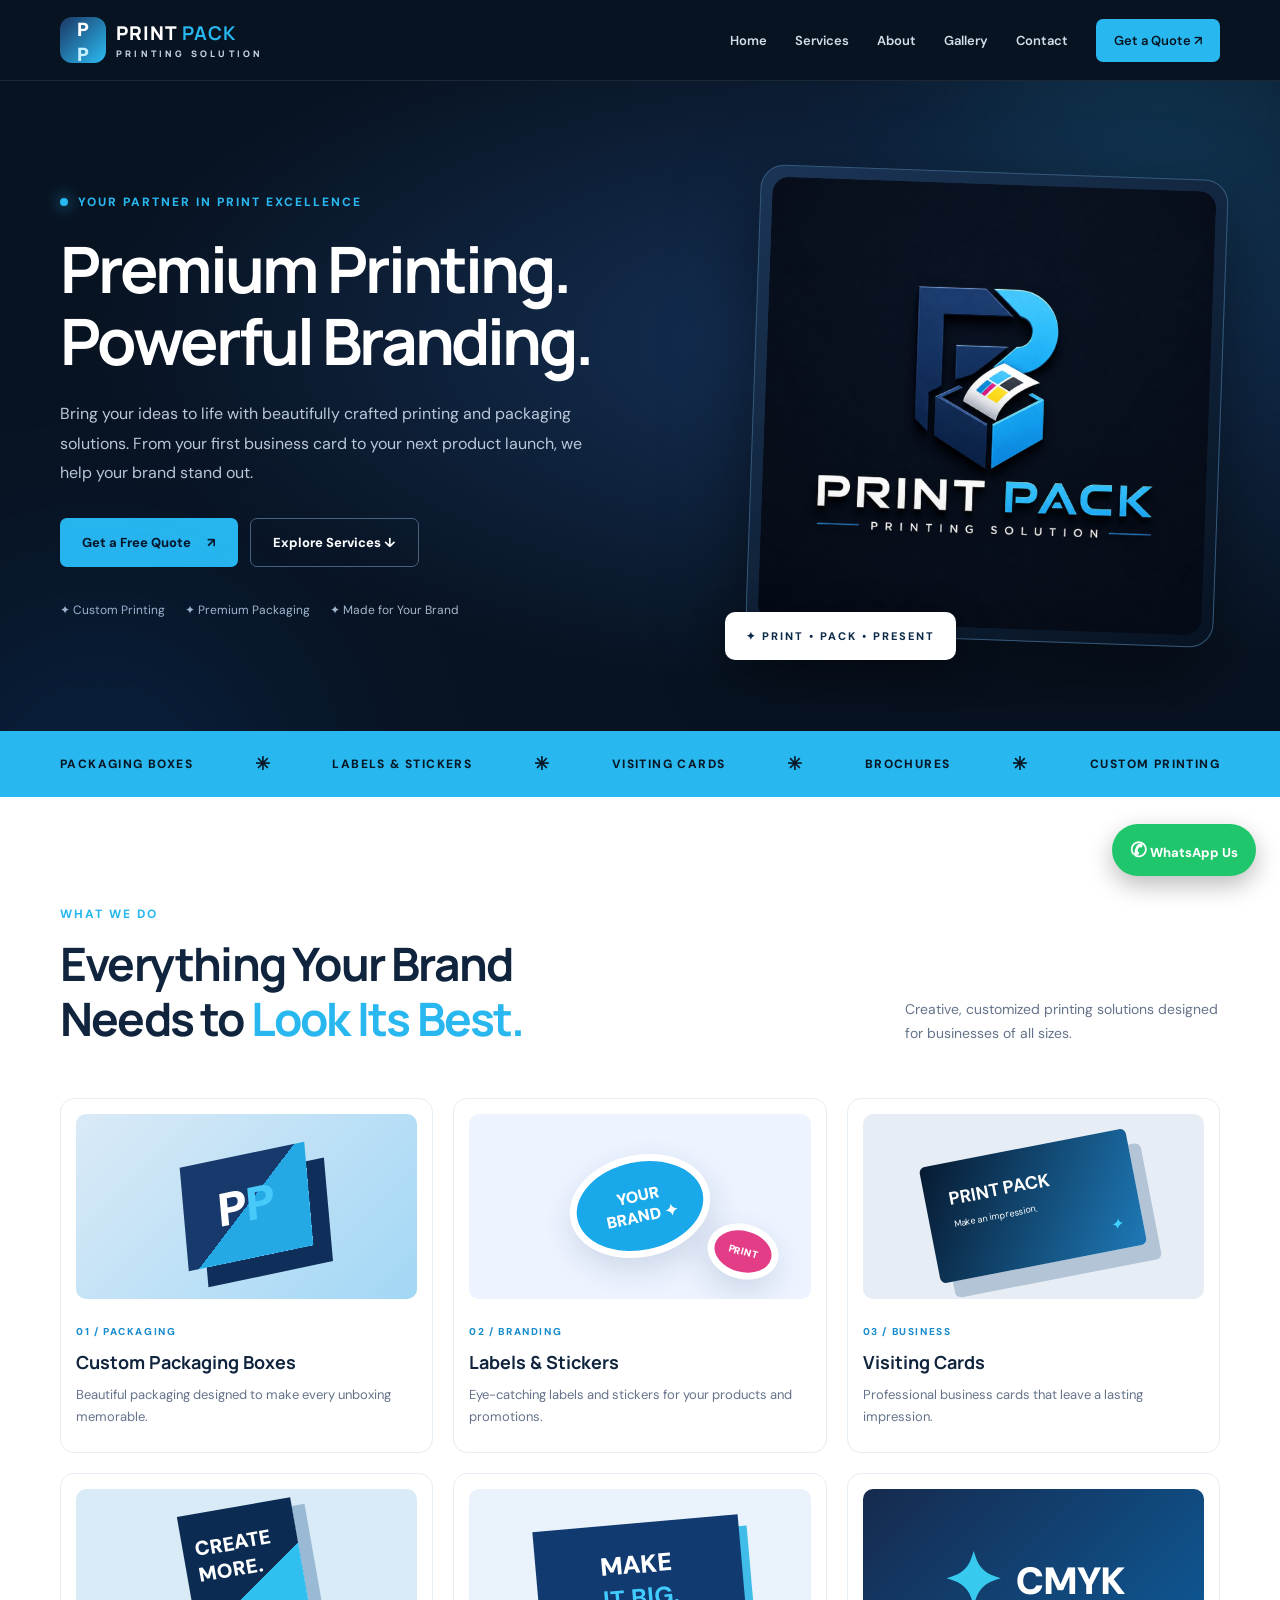
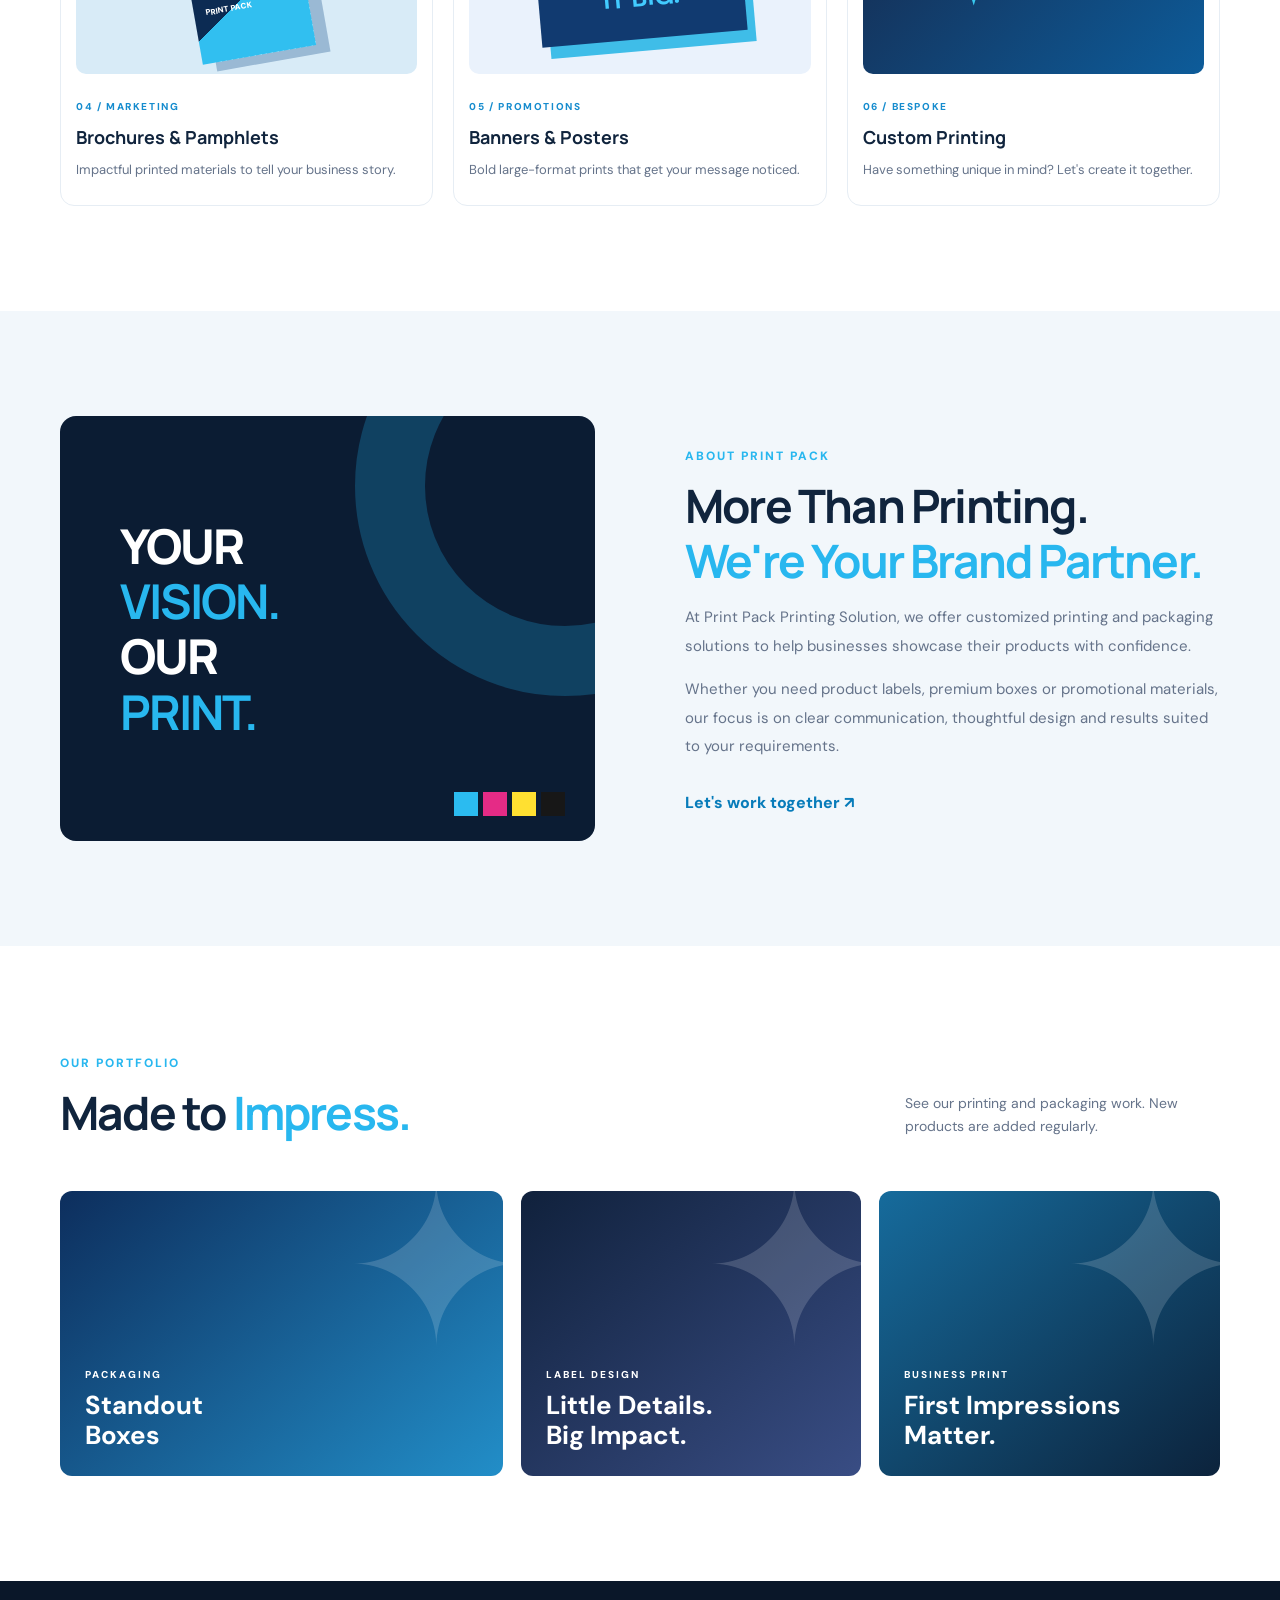
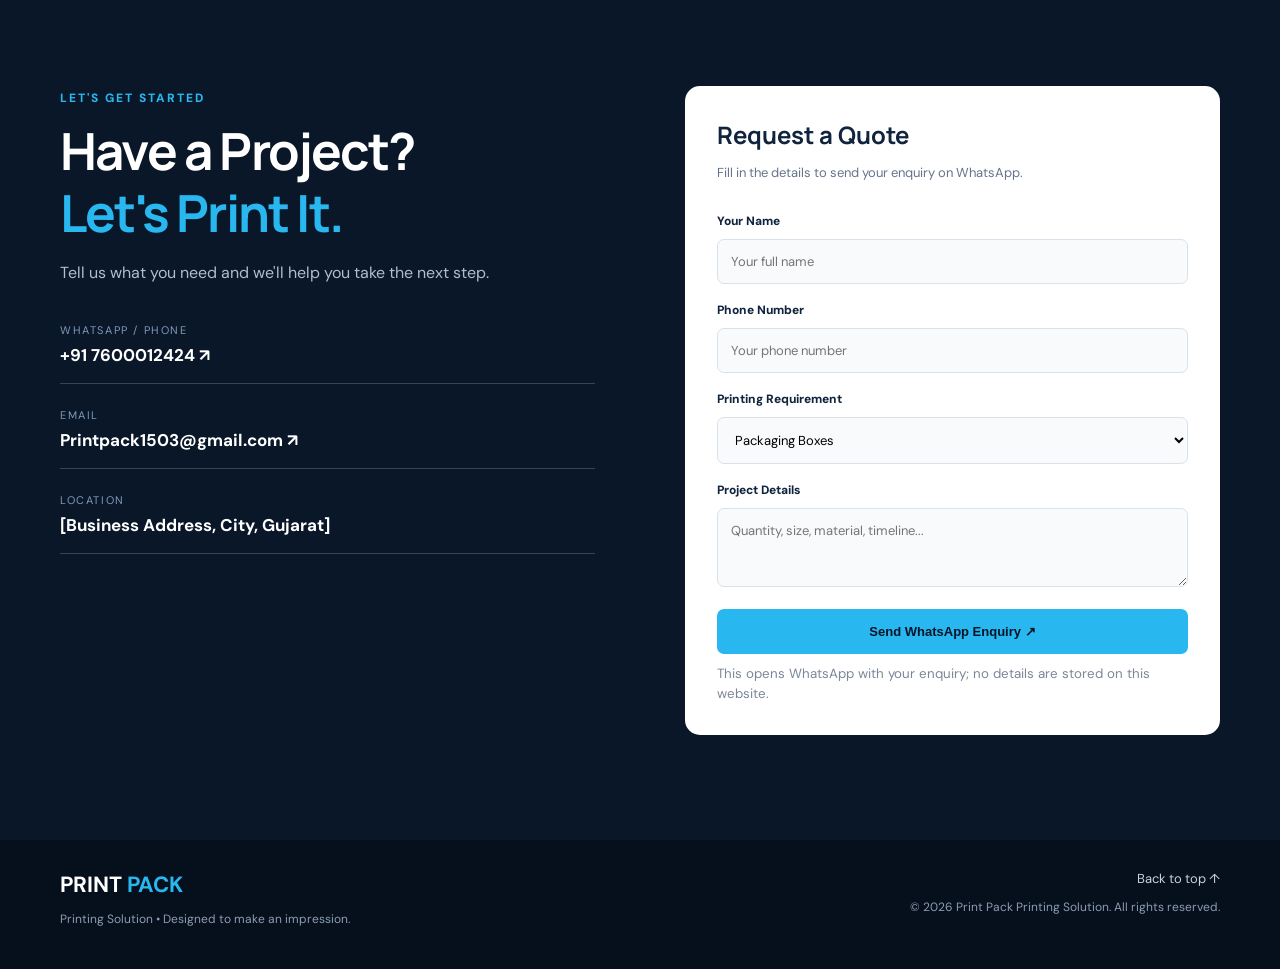
==== index.html @ 70957a0c "Add files via upload" ====
<!doctype html><html lang="en"><head><meta charset="UTF-8"><meta name="viewport" content="width=device-width, initial-scale=1"><meta name="description" content="Print Pack Printing Solution offers custom packaging boxes, product labels, stickers, visiting cards, brochures and more. Request a quote today."><meta name="theme-color" content="#081322"><title>Print Pack Printing Solution | Premium Printing & Packaging</title><link rel="stylesheet" href="style.css"></head><body>
<header class="header"><div class="container nav"><a class="brand" href="#home" aria-label="Print Pack home"><span class="brandmark">P<span>P</span></span><span class="brandtext">PRINT <b>PACK</b><small>PRINTING SOLUTION</small></span></a><button class="menu-toggle" aria-label="Toggle menu" aria-expanded="false">☰</button><nav id="navigation"><a href="#home">Home</a><a href="#services">Services</a><a href="#about">About</a><a href="#gallery">Gallery</a><a href="#contact">Contact</a><a class="nav-cta" href="https://wa.me/917600012424?text=Hello%20Print%20Pack%2C%20I%20would%20like%20a%20printing%20quotation." target="_blank" rel="noopener">Get a Quote ↗</a></nav></div></header>
<main><section class="hero" id="home"><div class="glow glow1"></div><div class="glow glow2"></div><div class="container hero-grid"><div class="hero-copy"><div class="eyebrow"><span class="dot"></span> YOUR PARTNER IN PRINT EXCELLENCE</div><h1>Premium Printing.<br><em>Powerful</em> Branding.</h1><p>Bring your ideas to life with beautifully crafted printing and packaging solutions. From your first business card to your next product launch, we help your brand stand out.</p><div class="hero-actions"><a class="btn primary" href="https://wa.me/917600012424?text=Hello%20Print%20Pack%2C%20I%20need%20a%20quotation." target="_blank" rel="noopener">Get a Free Quote <span>↗</span></a><a class="btn ghost" href="#services">Explore Services ↓</a></div><div class="hero-points"><span>✦ Custom Printing</span><span>✦ Premium Packaging</span><span>✦ Made for Your Brand</span></div></div><div class="hero-visual"><div class="visual-border"><img src="assets/printpack-logo.jpg" alt="Original Print Pack Printing Solution logo"></div><div class="float-note">✦ PRINT • PACK • PRESENT</div></div></div></section>
<section class="ticker" aria-label="Our offerings"><div class="container">PACKAGING BOXES <span>✳</span> LABELS & STICKERS <span>✳</span> VISITING CARDS <span>✳</span> BROCHURES <span>✳</span> CUSTOM PRINTING</div></section>
<section class="section services" id="services"><div class="container"><div class="section-head"><div><span class="kicker">WHAT WE DO</span><h2>Everything Your Brand<br>Needs to <em>Look Its Best.</em></h2></div><p>Creative, customized printing solutions designed for businesses of all sizes.</p></div><div class="service-grid"><article class="service-card"><div class="service-art box-art"><div class="cube">P<span>P</span></div></div><span class="service-no">01 / PACKAGING</span><h3>Custom Packaging Boxes</h3><p>Beautiful packaging designed to make every unboxing memorable.</p></article><article class="service-card"><div class="service-art sticker-art"><span class="sticker">YOUR<br>BRAND ✦</span><span class="sticker mini">PRINT</span></div><span class="service-no">02 / BRANDING</span><h3>Labels & Stickers</h3><p>Eye-catching labels and stickers for your products and promotions.</p></article><article class="service-card"><div class="service-art card-art"><div class="business-card"><strong>PRINT PACK</strong><small>Make an impression.</small><i>✦</i></div></div><span class="service-no">03 / BUSINESS</span><h3>Visiting Cards</h3><p>Professional business cards that leave a lasting impression.</p></article><article class="service-card"><div class="service-art brochure-art"><div class="brochure"><span>CREATE<br>MORE.</span><small>PRINT PACK</small></div></div><span class="service-no">04 / MARKETING</span><h3>Brochures & Pamphlets</h3><p>Impactful printed materials to tell your business story.</p></article><article class="service-card"><div class="service-art banner-art"><div class="banner-sample">MAKE<br><b>IT BIG.</b></div></div><span class="service-no">05 / PROMOTIONS</span><h3>Banners & Posters</h3><p>Bold large-format prints that get your message noticed.</p></article><article class="service-card"><div class="service-art custom-art"><span>✦</span><span>CMYK</span></div><span class="service-no">06 / BESPOKE</span><h3>Custom Printing</h3><p>Have something unique in mind? Let's create it together.</p></article></div></div></section>
<section class="about section" id="about"><div class="container about-grid"><div class="about-graphic"><div class="circle-one"></div><div class="about-message">YOUR<br><strong>VISION.</strong><br>OUR<br><strong>PRINT.</strong></div><div class="color-bars"><i></i><i></i><i></i><i></i></div></div><div><span class="kicker">ABOUT PRINT PACK</span><h2>More Than Printing.<br><em>We're Your Brand Partner.</em></h2><p>At Print Pack Printing Solution, we believe every printed detail tells a story. We offer customized printing and packaging solutions to help businesses showcase their products with confidence.</p><p>Whether you need product labels, premium boxes or promotional materials, our focus is on clear communication, thoughtful design and results suited to your requirements.</p><a class="text-link" href="#contact">Let's work together ↗</a></div></div></section>
<section class="section gallery" id="gallery"><div class="container"><div class="section-head"><div><span class="kicker">OUR PORTFOLIO</span><h2>Made to <em>Impress.</em></h2></div><p>See our printing and packaging work. New products are added regularly.</p></div><div class="gallery-grid" id="product-gallery"><div class="gallery-tile g1"><span>PACKAGING</span><strong>Standout<br>Boxes</strong></div><div class="gallery-tile g2"><span>LABEL DESIGN</span><strong>Little Details.<br>Big Impact.</strong></div><div class="gallery-tile g3"><span>BUSINESS PRINT</span><strong>First Impressions<br>Matter.</strong></div></div></div></section>
<section class="contact section" id="contact"><div class="container contact-grid"><div><span class="kicker">LET'S GET STARTED</span><h2>Have a Project?<br><em>Let's Print It.</em></h2><p>Tell us what you need and we'll help you take the next step.</p><div class="contact-details"><a href="https://wa.me/917600012424" target="_blank" rel="noopener"><span>WHATSAPP / PHONE</span><strong>+91 7600012424 ↗</strong></a><a href="mailto:Printpack1503@gmail.com"><span>EMAIL</span><strong>Printpack1503@gmail.com ↗</strong></a><div><span>LOCATION</span><strong>[Business Address, City, Gujarat]</strong></div></div></div><form class="quote-form" id="quote-form"><h3>Request a Quote</h3><p>Fill in the details to send your enquiry on WhatsApp.</p><label for="name">Your Name</label><input id="name" name="name" placeholder="Your full name" required maxlength="80"><label for="phone">Phone Number</label><input id="phone" name="phone" type="tel" placeholder="Your phone number" required maxlength="25"><label for="service">Printing Requirement</label><select id="service" name="service"><option>Packaging Boxes</option><option>Labels & Stickers</option><option>Visiting Cards</option><option>Brochures & Pamphlets</option><option>Banners & Posters</option><option>Other Custom Printing</option></select><label for="details">Project Details</label><textarea id="details" name="details" rows="3" placeholder="Quantity, size, material, timeline..."></textarea><button class="btn primary" type="submit">Send WhatsApp Enquiry ↗</button><small>This opens WhatsApp with your enquiry; no details are stored on this website.</small></form></div></section></main>
<footer><div class="container footer-inner"><div><strong>PRINT <span>PACK</span></strong><p>Printing Solution • Designed to make an impression.</p></div><div><a href="#home">Back to top ↑</a><p>© <span id="year"></span> Print Pack Printing Solution. All rights reserved.</p></div></div></footer><a class="whatsapp-float" href="https://wa.me/917600012424?text=Hello%20Print%20Pack!" target="_blank" rel="noopener" aria-label="Chat on WhatsApp">✆ <span>WhatsApp Us</span></a><script src="script.js"></script><script src="cms-content.js"></script></body></html>
---- style.css ----
@import url('https://fonts.googleapis.com/css2?family=DM+Sans:wght@400;500;600;700;800&family=Manrope:wght@400;500;600;700;800&display=swap');
:root{--navy:#081322;--navy2:#101f36;--blue:#28b7ef;--blue2:#1574c9;--ink:#10243d;--muted:#65738a;--light:#f4f8fc}*{box-sizing:border-box}html{scroll-behavior:smooth}body{margin:0;font-family:'DM Sans',Arial,sans-serif;color:var(--ink);background:#fff}a{text-decoration:none;color:inherit}.container{width:min(1160px,calc(100% - 44px));margin:auto}.header{background:#081322;position:sticky;top:0;z-index:50;border-bottom:1px solid #ffffff16}.nav{height:80px;display:flex;align-items:center;justify-content:space-between}.brand{display:flex;align-items:center;gap:10px;color:white}.brandmark{width:46px;height:46px;display:grid;place-items:center;background:linear-gradient(135deg,#1b3764,#2bbcf3);border-radius:12px;font-weight:900;font-size:19px;letter-spacing:-8px;padding-right:8px}.brandmark span{color:#c6efff}.brandtext{font-family:Manrope,sans-serif;font-size:19px;font-weight:800;letter-spacing:1px}.brandtext b{color:var(--blue)}.brandtext small{display:block;font-size:9px;letter-spacing:3.2px;color:#c7d3e1;margin-top:1px}.nav nav{display:flex;align-items:center;gap:28px}.nav nav>a{font-size:13px;color:#d4deeb;font-weight:600}.nav nav>a:hover{color:var(--blue)}.nav nav .nav-cta{background:var(--blue);color:#071421;padding:13px 18px;border-radius:7px}.menu-toggle{display:none;background:transparent;border:0;color:white;font-size:26px}.hero{background:radial-gradient(ellipse at 70% 40%,#16335a 0%,#081322 63%);color:white;position:relative;overflow:hidden}.glow{position:absolute;width:400px;height:400px;border-radius:50%;filter:blur(110px);opacity:.15;pointer-events:none}.glow1{background:#27baf4;top:-180px;right:-100px}.glow2{background:#136ad9;bottom:-260px;left:-100px}.hero-grid{min-height:650px;display:grid;grid-template-columns:1.15fr .85fr;align-items:center;gap:60px;padding:85px 0}.eyebrow,.kicker{color:var(--blue);font-size:12px;font-weight:800;letter-spacing:2px}.eyebrow{display:flex;align-items:center;gap:10px}.dot{height:8px;width:8px;border-radius:50%;background:var(--blue);box-shadow:0 0 15px var(--blue)}h1,h2,h3{font-family:Manrope,Arial,sans-serif}h1{font-size:clamp(42px,5vw,69px);line-height:1.12;letter-spacing:-3px;margin:23px 0}h1 em,h2 em{color:var(--blue);font-style:normal}.hero-copy>p{max-width:540px;color:#b9c7d9;font-size:16px;line-height:1.85}.hero-actions{display:flex;gap:12px;flex-wrap:wrap;margin:30px 0}.btn{border:0;cursor:pointer;display:inline-flex;align-items:center;justify-content:center;gap:16px;padding:15px 22px;border-radius:7px;font-weight:800;font-size:13px;transition:transform .2s}.btn:hover{transform:translateY(-2px)}.primary{background:var(--blue);color:#061527}.ghost{color:white;border:1px solid #48617f}.hero-points{display:flex;flex-wrap:wrap;gap:20px;color:#a6b8ce;font-size:12px;margin-top:35px}.hero-visual{position:relative}.visual-border{padding:11px;border:1px solid #35597a;border-radius:24px;background:linear-gradient(145deg,#1b3556,#071322);box-shadow:0 30px 80px #0008;transform:rotate(2deg)}.visual-border img{display:block;width:100%;border-radius:17px}.float-note{position:absolute;bottom:-20px;left:-28px;padding:17px 21px;background:white;color:#0d2b49;border-radius:10px;font-size:11px;letter-spacing:2px;font-weight:800;box-shadow:0 12px 40px #0005}.ticker{background:var(--blue);color:#071726;font-weight:800;letter-spacing:1.4px;font-size:12px;text-align:center;padding:21px 0}.ticker .container{display:flex;align-items:center;justify-content:space-between;gap:14px;flex-wrap:wrap}.ticker span{font-size:18px}.section{padding:105px 0}.section-head{display:flex;align-items:end;justify-content:space-between;gap:25px;margin-bottom:38px}.section-head h2,.about h2,.contact h2{font-size:clamp(30px,3.6vw,48px);line-height:1.2;letter-spacing:-1.8px;margin:13px 0}.section-head>p{max-width:315px;color:var(--muted);line-height:1.7;font-size:14px}.service-grid{display:grid;grid-template-columns:repeat(3,1fr);gap:20px}.service-card{border:1px solid #e6edf4;border-radius:14px;padding:15px 15px 24px;background:white;transition:box-shadow .2s,transform .2s}.service-card:hover{transform:translateY(-5px);box-shadow:0 20px 50px #102f5015}.service-art{height:185px;border-radius:10px;display:flex;align-items:center;justify-content:center;overflow:hidden;position:relative;margin-bottom:20px}.box-art{background:linear-gradient(135deg,#daeaf7,#a2d7f5)}.cube{width:125px;height:105px;background:linear-gradient(135deg,#18396c 50%,#25a9e5 50%);transform:skewY(-7deg) rotate(-5deg);box-shadow:18px 20px 0 #102e5a;color:white;font-size:47px;font-weight:900;text-align:center;padding-top:20px}.cube span{color:#47c9fa}.sticker-art{background:#edf3ff}.sticker{background:#19a8e9;color:white;border:7px solid white;box-shadow:0 12px 30px #193d6326;transform:rotate(-12deg);padding:23px 28px;border-radius:50%;font-weight:900;text-align:center}.sticker.mini{position:absolute;right:32px;bottom:20px;background:#e33d88;transform:rotate(15deg);padding:14px;font-size:10px}.card-art{background:#e7edf5}.business-card{width:210px;height:118px;background:linear-gradient(120deg,#071a31,#1e79b7);transform:rotate(-11deg);border-radius:6px;box-shadow:12px 17px 0 #b4c4d7;color:white;padding:24px}.business-card strong{display:block;font-size:18px}.business-card small{display:block;margin-top:8px;font-size:9px}.business-card i{position:absolute;right:20px;bottom:15px;color:#3fd1ff}.brochure-art{background:#d8ebf7}.brochure{height:150px;width:115px;background:linear-gradient(145deg,#0c2b53 55%,#31bff0 55%);transform:rotate(-10deg);box-shadow:13px 9px 0 #9ab9d4;padding:22px 12px;color:white;font-size:20px;font-weight:900}.brochure small{display:block;font-size:8px;margin-top:20px}.banner-art{background:#eaf2fc}.banner-sample{background:#113a70;color:white;padding:25px 65px;transform:rotate(-5deg);font-size:25px;font-weight:900;box-shadow:8px 12px 0 #3fbde8}.banner-sample b{color:#42cbff}.custom-art{background:linear-gradient(135deg,#162a4e,#0d5c9a);color:white;gap:14px;font-size:38px;font-weight:900}.custom-art span:first-child{color:#38c9ef;font-size:72px}.service-no{color:#168cce;font-size:10px;font-weight:800;letter-spacing:1.6px}.service-card h3{font-size:18px;margin:10px 0}.service-card p{font-size:13px;line-height:1.7;color:var(--muted);margin:0}.about{background:#f2f7fb}.about-grid{display:grid;grid-template-columns:1fr 1fr;gap:90px;align-items:center}.about-graphic{background:#0b1c33;min-height:425px;border-radius:16px;position:relative;overflow:hidden;display:flex;align-items:center;padding:60px}.circle-one{position:absolute;border:70px solid #22aeea;opacity:.25;width:420px;height:420px;border-radius:50%;right:-180px;top:-140px}.about-message{color:white;font-size:48px;font-family:Manrope;font-weight:800;line-height:1.15;letter-spacing:-2px;z-index:1}.about-message strong{color:var(--blue)}.color-bars{position:absolute;bottom:25px;right:30px;display:flex;gap:5px}.color-bars i{width:24px;height:24px;background:#2bbbf0}.color-bars i:nth-child(2){background:#e52b86}.color-bars i:nth-child(3){background:#ffe031}.color-bars i:nth-child(4){background:#171717}.about p{color:var(--muted);line-height:1.9;font-size:15px}.text-link{color:#087cba;font-weight:800;display:inline-block;margin-top:16px}.gallery-grid{display:grid;grid-template-columns:1.3fr 1fr 1fr;gap:18px}.gallery-tile{min-height:285px;border-radius:12px;padding:25px;display:flex;flex-direction:column;justify-content:end;position:relative;overflow:hidden;color:white}.gallery-tile:before{content:'✦';position:absolute;font-size:220px;right:-25px;top:-65px;opacity:.16}.gallery-tile span{font-size:10px;letter-spacing:2px;font-weight:800;margin-bottom:10px}.gallery-tile strong{font-size:26px;line-height:1.15}.g1{background:linear-gradient(140deg,#0d2e5d,#228ec8)}.g2{background:linear-gradient(140deg,#10213c,#394d84)}.g3{background:linear-gradient(140deg,#166b9c,#0c233c)}.contact{background:#0a1729;color:white}.contact-grid{display:grid;grid-template-columns:1fr 1fr;gap:90px}.contact h2{font-size:clamp(36px,4vw,56px)}.contact p{color:#aebdd1;line-height:1.8}.contact-details{margin-top:35px;display:grid;gap:24px}.contact-details a,.contact-details>div{display:grid;gap:7px;border-bottom:1px solid #34445a;padding-bottom:17px}.contact-details span{font-size:11px;color:#7f9ab8;letter-spacing:1.6px}.contact-details strong{font-size:17px;overflow-wrap:anywhere}.quote-form{background:white;color:var(--ink);padding:32px;border-radius:15px;display:flex;flex-direction:column;gap:10px}.quote-form h3{font-size:24px;margin:0}.quote-form p{color:#64748b;font-size:13px;margin:0 0 10px}.quote-form label{font-size:12px;font-weight:800;margin-top:8px}.quote-form input,.quote-form select,.quote-form textarea{width:100%;border:1px solid #d9e2eb;background:#f8fafc;border-radius:7px;padding:13px;font:inherit;font-size:13px}.quote-form .btn{margin-top:12px}.quote-form small{color:#7a8799;line-height:1.5}footer{background:#06101d;color:#c6d1e1;padding:30px 0}.footer-inner{display:flex;justify-content:space-between;gap:20px}.footer-inner strong{font-size:22px;color:white}.footer-inner strong span{color:var(--blue)}footer p{font-size:12px;color:#8c9cb2}.footer-inner>div:last-child{text-align:right;font-size:13px}.whatsapp-float{position:fixed;bottom:24px;right:24px;z-index:60;background:#20c66b;color:white;border-radius:40px;padding:13px 18px;box-shadow:0 9px 25px #0004;font-weight:800;font-size:13px}.whatsapp-float:first-letter{font-size:20px}@media(max-width:900px){.nav nav{gap:13px}.hero-grid{gap:30px}.about-grid,.contact-grid{gap:35px}.service-grid{grid-template-columns:repeat(2,1fr)}.ticker{font-size:10px}}@media(max-width:700px){.container{width:min(100% - 32px,1160px)}.nav{height:70px}.menu-toggle{display:block}.nav nav{display:none;position:absolute;top:70px;left:0;right:0;background:#0b1a2e;flex-direction:column;align-items:stretch;padding:18px 25px 25px;gap:0}.nav nav.open{display:flex}.nav nav>a{padding:12px}.hero-grid,.about-grid,.contact-grid{grid-template-columns:1fr}.hero-grid{padding:62px 0 75px;gap:45px}.hero-visual{max-width:430px;margin:auto}.hero-points{gap:12px}.float-note{left:0}.ticker .container{justify-content:center}.ticker span{display:none}.section{padding:65px 0}.section-head{display:block}.section-head>p{max-width:100%}.service-grid{grid-template-columns:1fr 1fr;gap:10px}.service-art{height:145px}.service-card{padding:9px 9px 20px}.service-card h3{font-size:15px}.service-card p{font-size:12px}.gallery-grid{grid-template-columns:1fr}.gallery-tile{min-height:190px}.about-graphic{min-height:300px}.about-message{font-size:38px}.contact-grid{gap:40px}.footer-inner{display:block}.footer-inner>div:last-child{text-align:left;margin-top:25px}.whatsapp-float span{display:none}.whatsapp-float{border-radius:50%;width:51px;height:51px;text-align:center;padding:12px}}@media(max-width:390px){.service-grid{grid-template-columns:1fr}.hero-actions .btn{width:100%}h1{letter-spacing:-2px}}

/* CMS-managed product gallery */
.product-card{background:#fff;border:1px solid #e5eaf2;border-radius:18px;overflow:hidden;box-shadow:0 10px 28px rgba(9,19,33,.06);color:#13243d}
.product-card img{display:block;width:100%;aspect-ratio:4/3;object-fit:cover;background:#e8eef6}
.product-info{padding:22px}
.product-info span{font-size:11px;letter-spacing:1.5px;font-weight:700;color:#168ac3;text-transform:uppercase}
.product-info h3{margin:10px 0;font-size:21px}
.product-info p{font-size:14px;line-height:1.6;color:#53617a}
.product-enquiry{display:inline-block;margin-top:12px;color:#047bb8;font-weight:700;text-decoration:none}
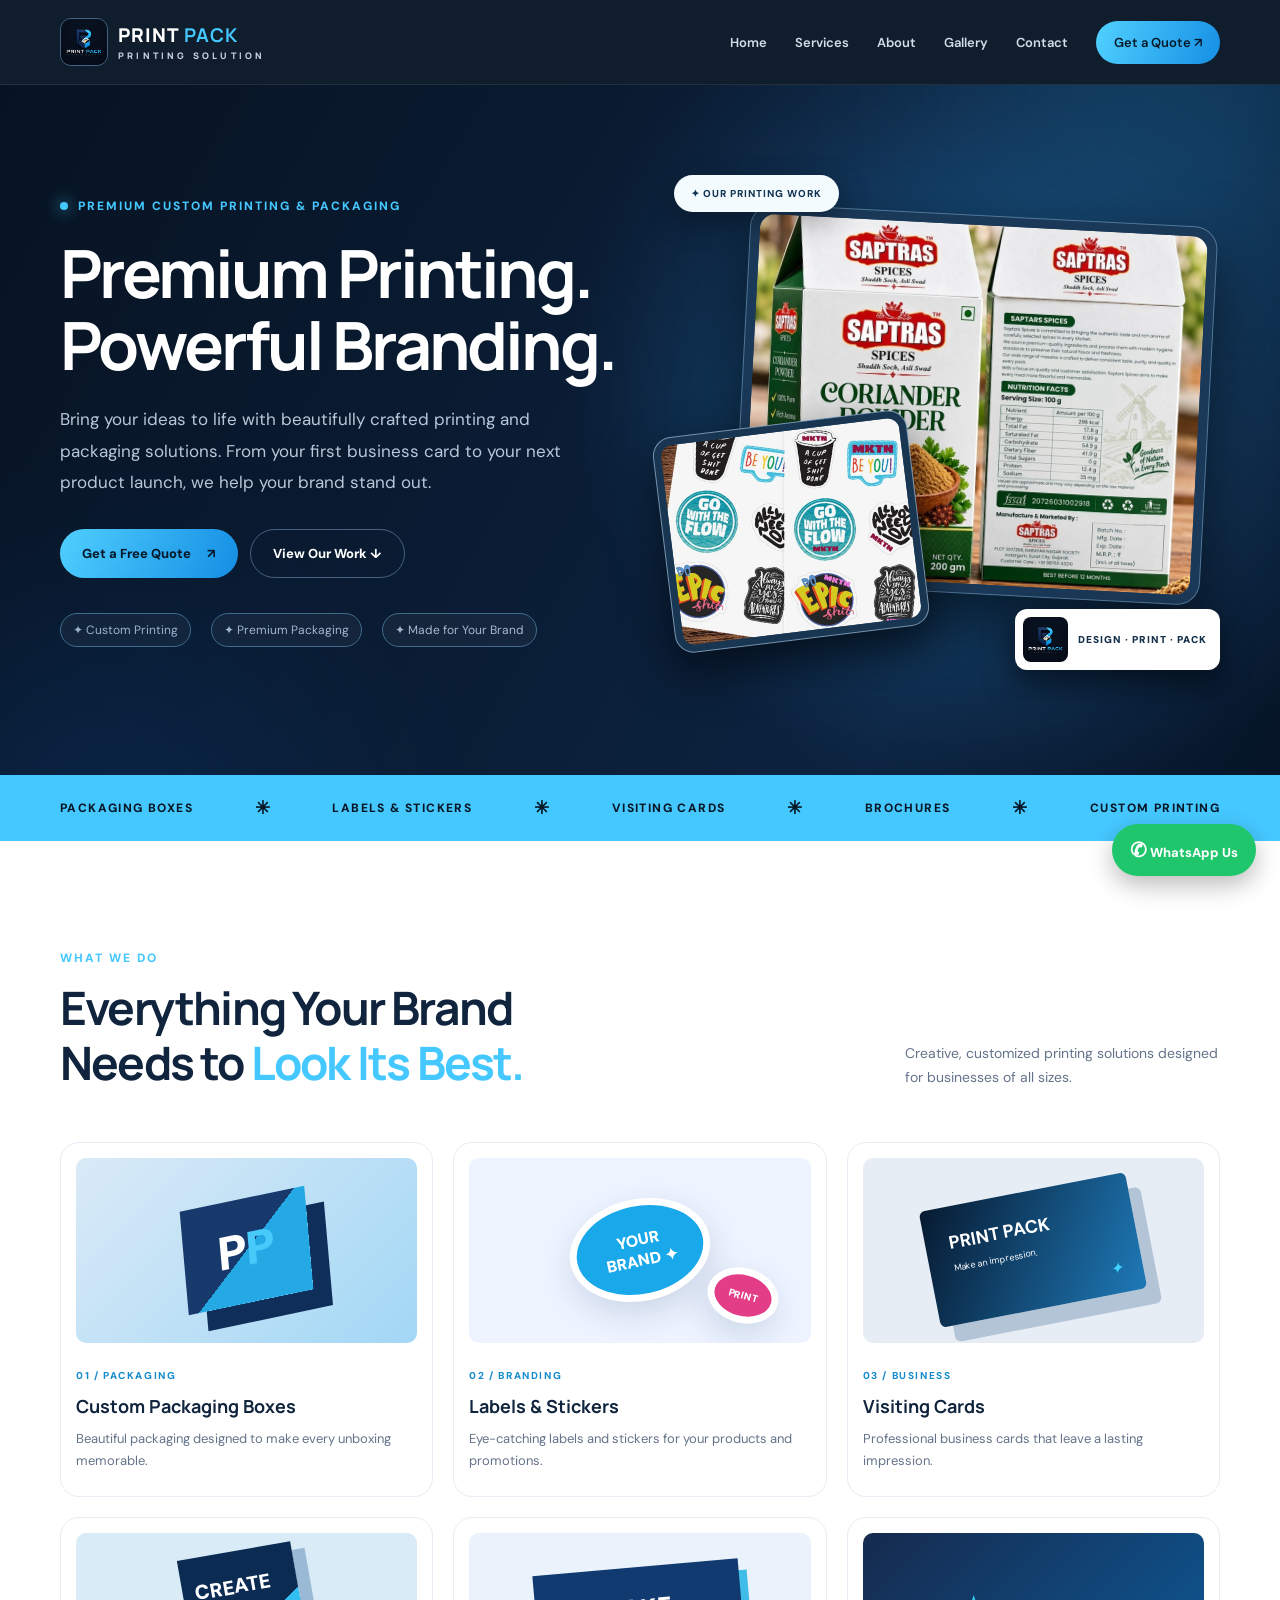
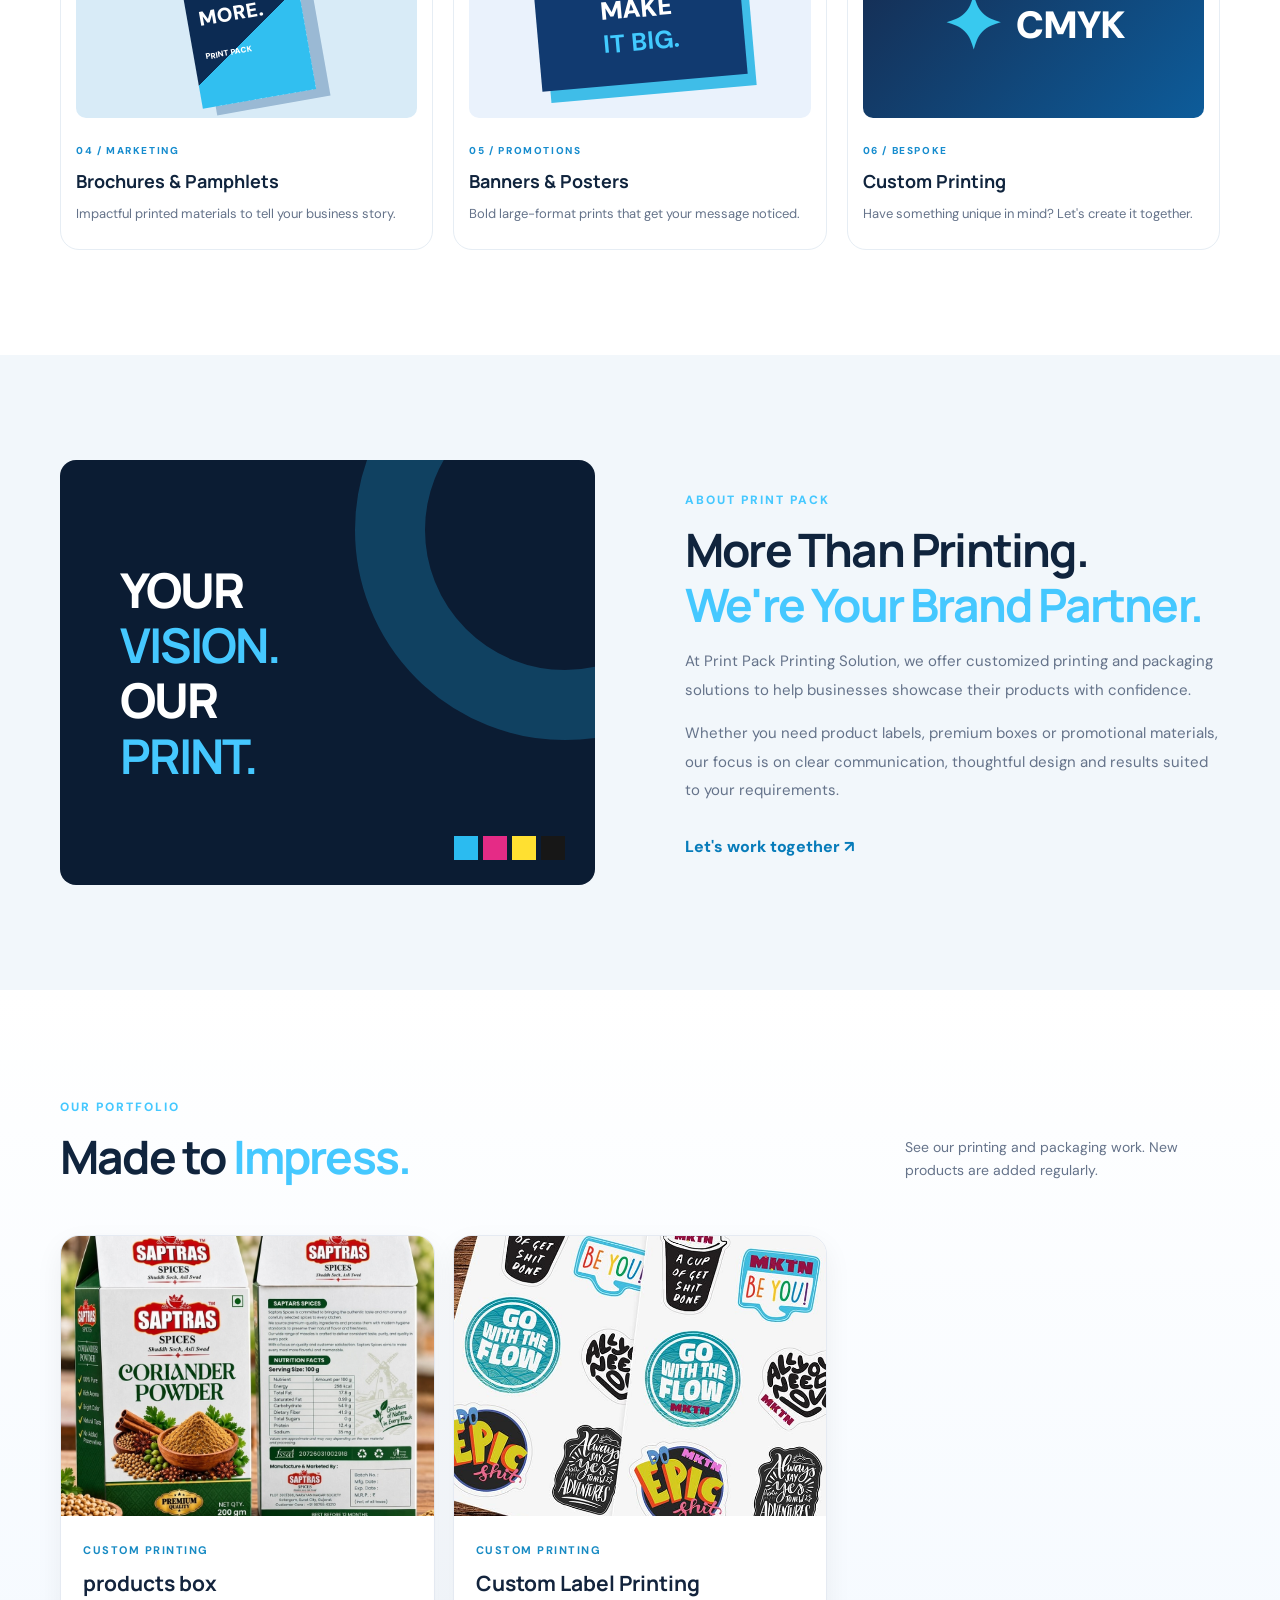
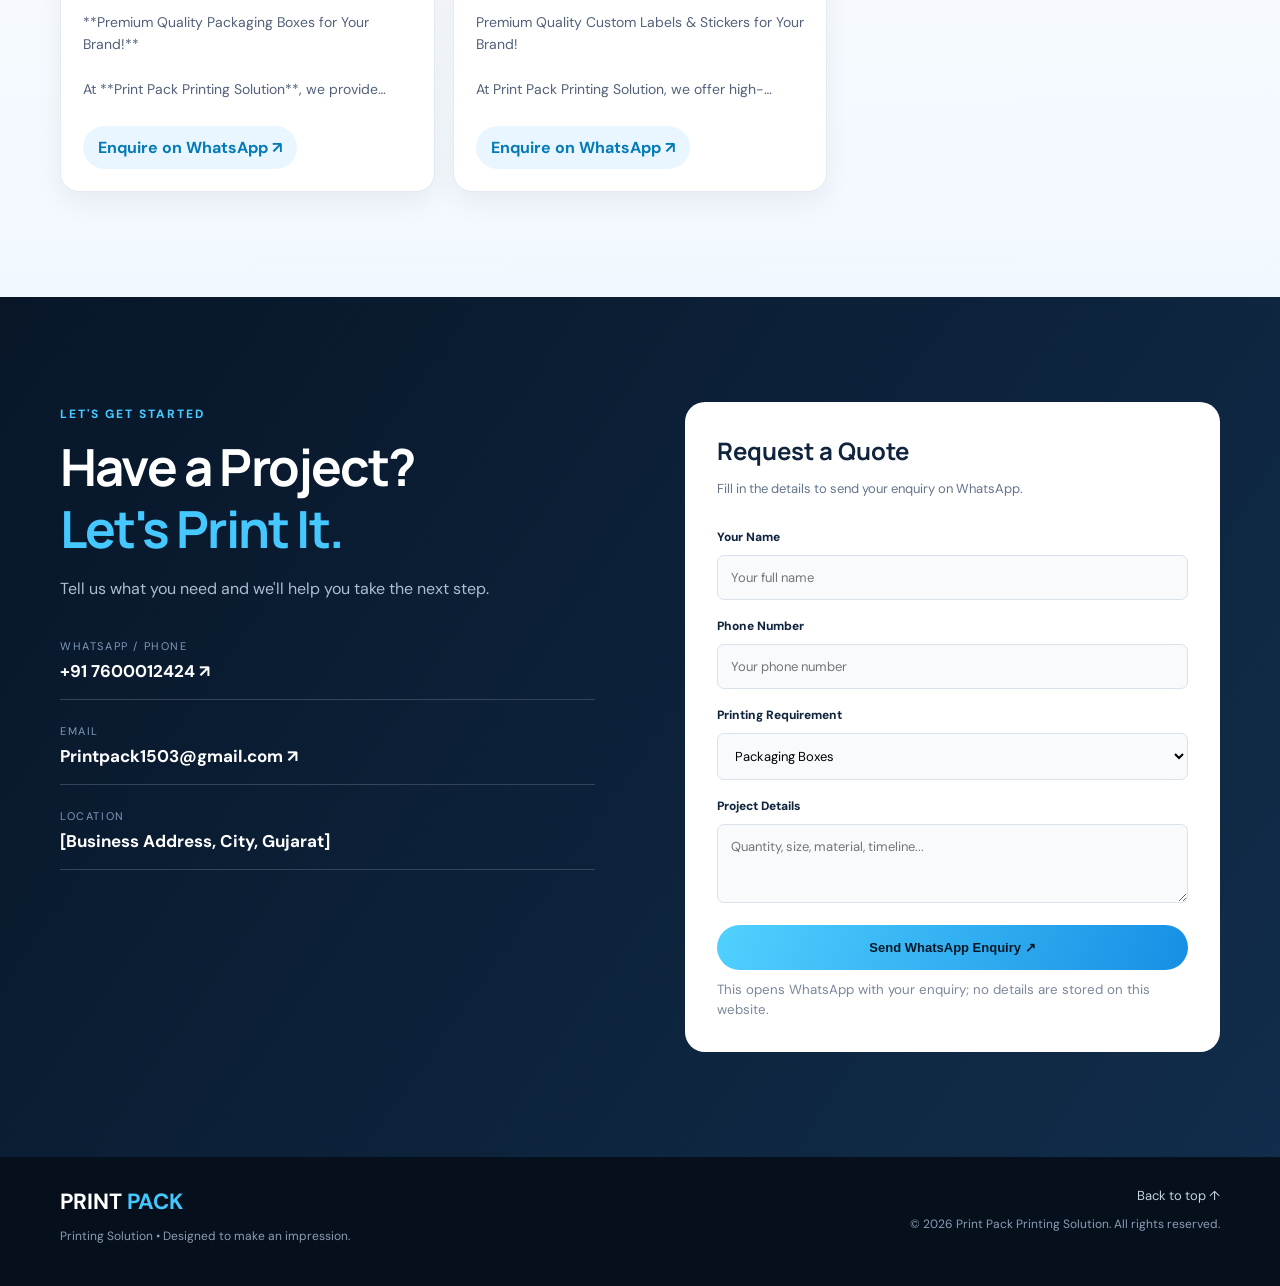
==== commit efadc940: "Premium Homepage Design Update" ====
--- a/index.html
+++ b/index.html
@@ -1,6 +1,6 @@
 <!doctype html><html lang="en"><head><meta charset="UTF-8"><meta name="viewport" content="width=device-width, initial-scale=1"><meta name="description" content="Print Pack Printing Solution offers custom packaging boxes, product labels, stickers, visiting cards, brochures and more. Request a quote today."><meta name="theme-color" content="#081322"><title>Print Pack Printing Solution | Premium Printing & Packaging</title><link rel="stylesheet" href="style.css"></head><body>
-<header class="header"><div class="container nav"><a class="brand" href="#home" aria-label="Print Pack home"><span class="brandmark">P<span>P</span></span><span class="brandtext">PRINT <b>PACK</b><small>PRINTING SOLUTION</small></span></a><button class="menu-toggle" aria-label="Toggle menu" aria-expanded="false">☰</button><nav id="navigation"><a href="#home">Home</a><a href="#services">Services</a><a href="#about">About</a><a href="#gallery">Gallery</a><a href="#contact">Contact</a><a class="nav-cta" href="https://wa.me/917600012424?text=Hello%20Print%20Pack%2C%20I%20would%20like%20a%20printing%20quotation." target="_blank" rel="noopener">Get a Quote ↗</a></nav></div></header>
-<main><section class="hero" id="home"><div class="glow glow1"></div><div class="glow glow2"></div><div class="container hero-grid"><div class="hero-copy"><div class="eyebrow"><span class="dot"></span> YOUR PARTNER IN PRINT EXCELLENCE</div><h1>Premium Printing.<br><em>Powerful</em> Branding.</h1><p>Bring your ideas to life with beautifully crafted printing and packaging solutions. From your first business card to your next product launch, we help your brand stand out.</p><div class="hero-actions"><a class="btn primary" href="https://wa.me/917600012424?text=Hello%20Print%20Pack%2C%20I%20need%20a%20quotation." target="_blank" rel="noopener">Get a Free Quote <span>↗</span></a><a class="btn ghost" href="#services">Explore Services ↓</a></div><div class="hero-points"><span>✦ Custom Printing</span><span>✦ Premium Packaging</span><span>✦ Made for Your Brand</span></div></div><div class="hero-visual"><div class="visual-border"><img src="assets/printpack-logo.jpg" alt="Original Print Pack Printing Solution logo"></div><div class="float-note">✦ PRINT • PACK • PRESENT</div></div></div></section>
+<header class="header"><div class="container nav"><a class="brand" href="#home" aria-label="Print Pack home"><span class="brand-logo"><img src="assets/printpack-logo.jpg" alt="" width="48" height="48"></span><span class="brandtext">PRINT <b>PACK</b><small>PRINTING SOLUTION</small></span></a><button class="menu-toggle" aria-label="Toggle menu" aria-expanded="false">☰</button><nav id="navigation"><a href="#home">Home</a><a href="#services">Services</a><a href="#about">About</a><a href="#gallery">Gallery</a><a href="#contact">Contact</a><a class="nav-cta" href="https://wa.me/917600012424?text=Hello%20Print%20Pack%2C%20I%20would%20like%20a%20printing%20quotation." target="_blank" rel="noopener">Get a Quote ↗</a></nav></div></header>
+<main><section class="hero" id="home"><div class="glow glow1"></div><div class="glow glow2"></div><div class="container hero-grid"><div class="hero-copy"><div class="eyebrow"><span class="dot"></span> PREMIUM CUSTOM PRINTING & PACKAGING</div><h1>Packaging That<br><em>Builds Your Brand.</em></h1><p>Custom packaging boxes, labels, stickers and business printing — beautifully crafted to make your brand stand out.</p><div class="hero-actions"><a class="btn primary" href="https://wa.me/917600012424?text=Hello%20Print%20Pack%2C%20I%20need%20a%20quotation." target="_blank" rel="noopener">Get a Free Quote <span>↗</span></a><a class="btn ghost" href="#gallery">View Our Work ↓</a></div><div class="hero-points"><span>✦ Custom Printing</span><span>✦ Premium Packaging</span><span>✦ Made for Your Brand</span></div></div><div class="hero-visual premium-showcase" aria-label="Print Pack packaging and label samples"><div class="showcase-halo"></div><div class="showcase-label">✦ OUR PRINTING WORK</div><div class="showcase-main"><img src="assets/uploads/WhatsApp%20Image%202026-10-10%20at%2019.39.55.jpeg" alt="Custom printed product boxes"></div><div class="showcase-secondary"><img src="assets/uploads/Sticker-Pages-03_720-1.jpg" alt="Custom label and sticker printing"></div><div class="showcase-brand"><img src="assets/printpack-logo.jpg" alt="Print Pack logo"><span>DESIGN · PRINT · PACK</span></div></div></div></section>
 <section class="ticker" aria-label="Our offerings"><div class="container">PACKAGING BOXES <span>✳</span> LABELS & STICKERS <span>✳</span> VISITING CARDS <span>✳</span> BROCHURES <span>✳</span> CUSTOM PRINTING</div></section>
 <section class="section services" id="services"><div class="container"><div class="section-head"><div><span class="kicker">WHAT WE DO</span><h2>Everything Your Brand<br>Needs to <em>Look Its Best.</em></h2></div><p>Creative, customized printing solutions designed for businesses of all sizes.</p></div><div class="service-grid"><article class="service-card"><div class="service-art box-art"><div class="cube">P<span>P</span></div></div><span class="service-no">01 / PACKAGING</span><h3>Custom Packaging Boxes</h3><p>Beautiful packaging designed to make every unboxing memorable.</p></article><article class="service-card"><div class="service-art sticker-art"><span class="sticker">YOUR<br>BRAND ✦</span><span class="sticker mini">PRINT</span></div><span class="service-no">02 / BRANDING</span><h3>Labels & Stickers</h3><p>Eye-catching labels and stickers for your products and promotions.</p></article><article class="service-card"><div class="service-art card-art"><div class="business-card"><strong>PRINT PACK</strong><small>Make an impression.</small><i>✦</i></div></div><span class="service-no">03 / BUSINESS</span><h3>Visiting Cards</h3><p>Professional business cards that leave a lasting impression.</p></article><article class="service-card"><div class="service-art brochure-art"><div class="brochure"><span>CREATE<br>MORE.</span><small>PRINT PACK</small></div></div><span class="service-no">04 / MARKETING</span><h3>Brochures & Pamphlets</h3><p>Impactful printed materials to tell your business story.</p></article><article class="service-card"><div class="service-art banner-art"><div class="banner-sample">MAKE<br><b>IT BIG.</b></div></div><span class="service-no">05 / PROMOTIONS</span><h3>Banners & Posters</h3><p>Bold large-format prints that get your message noticed.</p></article><article class="service-card"><div class="service-art custom-art"><span>✦</span><span>CMYK</span></div><span class="service-no">06 / BESPOKE</span><h3>Custom Printing</h3><p>Have something unique in mind? Let's create it together.</p></article></div></div></section>
 <section class="about section" id="about"><div class="container about-grid"><div class="about-graphic"><div class="circle-one"></div><div class="about-message">YOUR<br><strong>VISION.</strong><br>OUR<br><strong>PRINT.</strong></div><div class="color-bars"><i></i><i></i><i></i><i></i></div></div><div><span class="kicker">ABOUT PRINT PACK</span><h2>More Than Printing.<br><em>We're Your Brand Partner.</em></h2><p>At Print Pack Printing Solution, we believe every printed detail tells a story. We offer customized printing and packaging solutions to help businesses showcase their products with confidence.</p><p>Whether you need product labels, premium boxes or promotional materials, our focus is on clear communication, thoughtful design and results suited to your requirements.</p><a class="text-link" href="#contact">Let's work together ↗</a></div></div></section>
--- a/style.css
+++ b/style.css
@@ -9,3 +9,38 @@
 .product-info h3{margin:10px 0;font-size:21px}
 .product-info p{font-size:14px;line-height:1.6;color:#53617a}
 .product-enquiry{display:inline-block;margin-top:12px;color:#047bb8;font-weight:700;text-decoration:none}
+
+
+/* Print Pack premium design upgrade */
+:root{--blue:#45c8ff;--navy:#071323}
+.header{background:#071425f5;backdrop-filter:blur(14px)}
+.nav{height:84px}
+.brand-logo{display:block;width:48px;height:48px;overflow:hidden;border-radius:11px;border:1px solid #426387}
+.brand-logo img{width:100%;height:100%;object-fit:cover}
+.nav nav .nav-cta,.btn.primary{background:linear-gradient(110deg,#50d1ff,#168fe4);color:#061827;border-radius:30px}
+.hero{background:radial-gradient(circle at 78% 42%,#1a436d 0%,transparent 40%),linear-gradient(120deg,#071322,#0c2340 75%,#061527)}
+.hero-grid{grid-template-columns:1fr 1fr;gap:46px;min-height:680px;padding:85px 0 100px}
+.hero h1{font-size:clamp(42px,5.2vw,70px);line-height:1.08}
+.hero-copy>p{font-size:17px}
+.hero-points span{border:1px solid #416b8a;background:#ffffff0a;padding:8px 12px;border-radius:30px}
+.btn{border-radius:30px}
+.premium-showcase{height:505px;max-width:560px;width:100%;margin-left:auto;position:relative}
+.showcase-halo{position:absolute;inset:12%;border-radius:50%;background:#188cd9;filter:blur(80px);opacity:.3}
+.showcase-main{position:absolute;right:2%;top:9%;width:84%;height:75%;padding:9px;border:1px solid #8cbde27a;border-radius:23px;background:#1a3857;box-shadow:0 25px 65px #0009;transform:rotate(3deg)}
+.showcase-main img,.showcase-secondary img{display:block;width:100%;height:100%;object-fit:cover;border-radius:15px}
+.showcase-secondary{position:absolute;left:0;bottom:7%;width:46%;height:43%;padding:7px;border:1px solid #b4d3ef99;border-radius:19px;background:#183652;box-shadow:0 20px 48px #0009;transform:rotate(-7deg)}
+.showcase-secondary img{border-radius:12px}
+.showcase-label{position:absolute;z-index:2;top:1%;left:2%;background:#f4fbff;color:#123450;padding:12px 17px;border-radius:30px;font-size:10px;letter-spacing:1px;font-weight:800;box-shadow:0 10px 30px #0005}
+.showcase-brand{position:absolute;right:0;bottom:1%;display:flex;align-items:center;gap:10px;background:white;color:#15304b;border-radius:12px;padding:8px 13px 8px 8px;box-shadow:0 12px 30px #0008;font-size:10px;letter-spacing:1px;font-weight:900}
+.showcase-brand img{width:45px;height:45px;object-fit:cover;border-radius:8px}
+.service-card,.product-card{transition:transform .2s,box-shadow .2s;border-radius:19px}
+.service-card:hover,.product-card:hover{transform:translateY(-4px);box-shadow:0 18px 38px #0b2e551c}
+.gallery{background:linear-gradient(#fff,#f2f8ff)}
+.gallery-grid:has(.product-card){grid-template-columns:repeat(3,minmax(0,1fr))}
+.product-info p{display:-webkit-box;-webkit-box-orient:vertical;-webkit-line-clamp:4;overflow:hidden;white-space:pre-line}
+.product-enquiry{background:#eaf6ff;padding:11px 15px;border-radius:30px}
+.contact{background:linear-gradient(125deg,#081628,#112d4b)}
+.quote-form{border-radius:20px}
+@media(max-width:900px){.hero-grid{gap:24px}.premium-showcase{height:390px}}
+@media(max-width:700px){.nav{height:70px}.hero-grid{grid-template-columns:1fr;padding:60px 0 80px;gap:32px}.premium-showcase{height:365px;max-width:440px;margin:auto}.gallery-grid:has(.product-card){grid-template-columns:1fr 1fr}}
+@media(max-width:480px){.premium-showcase{height:300px}.gallery-grid:has(.product-card){grid-template-columns:1fr}.showcase-brand{font-size:8px}.showcase-brand img{width:35px;height:35px}}
